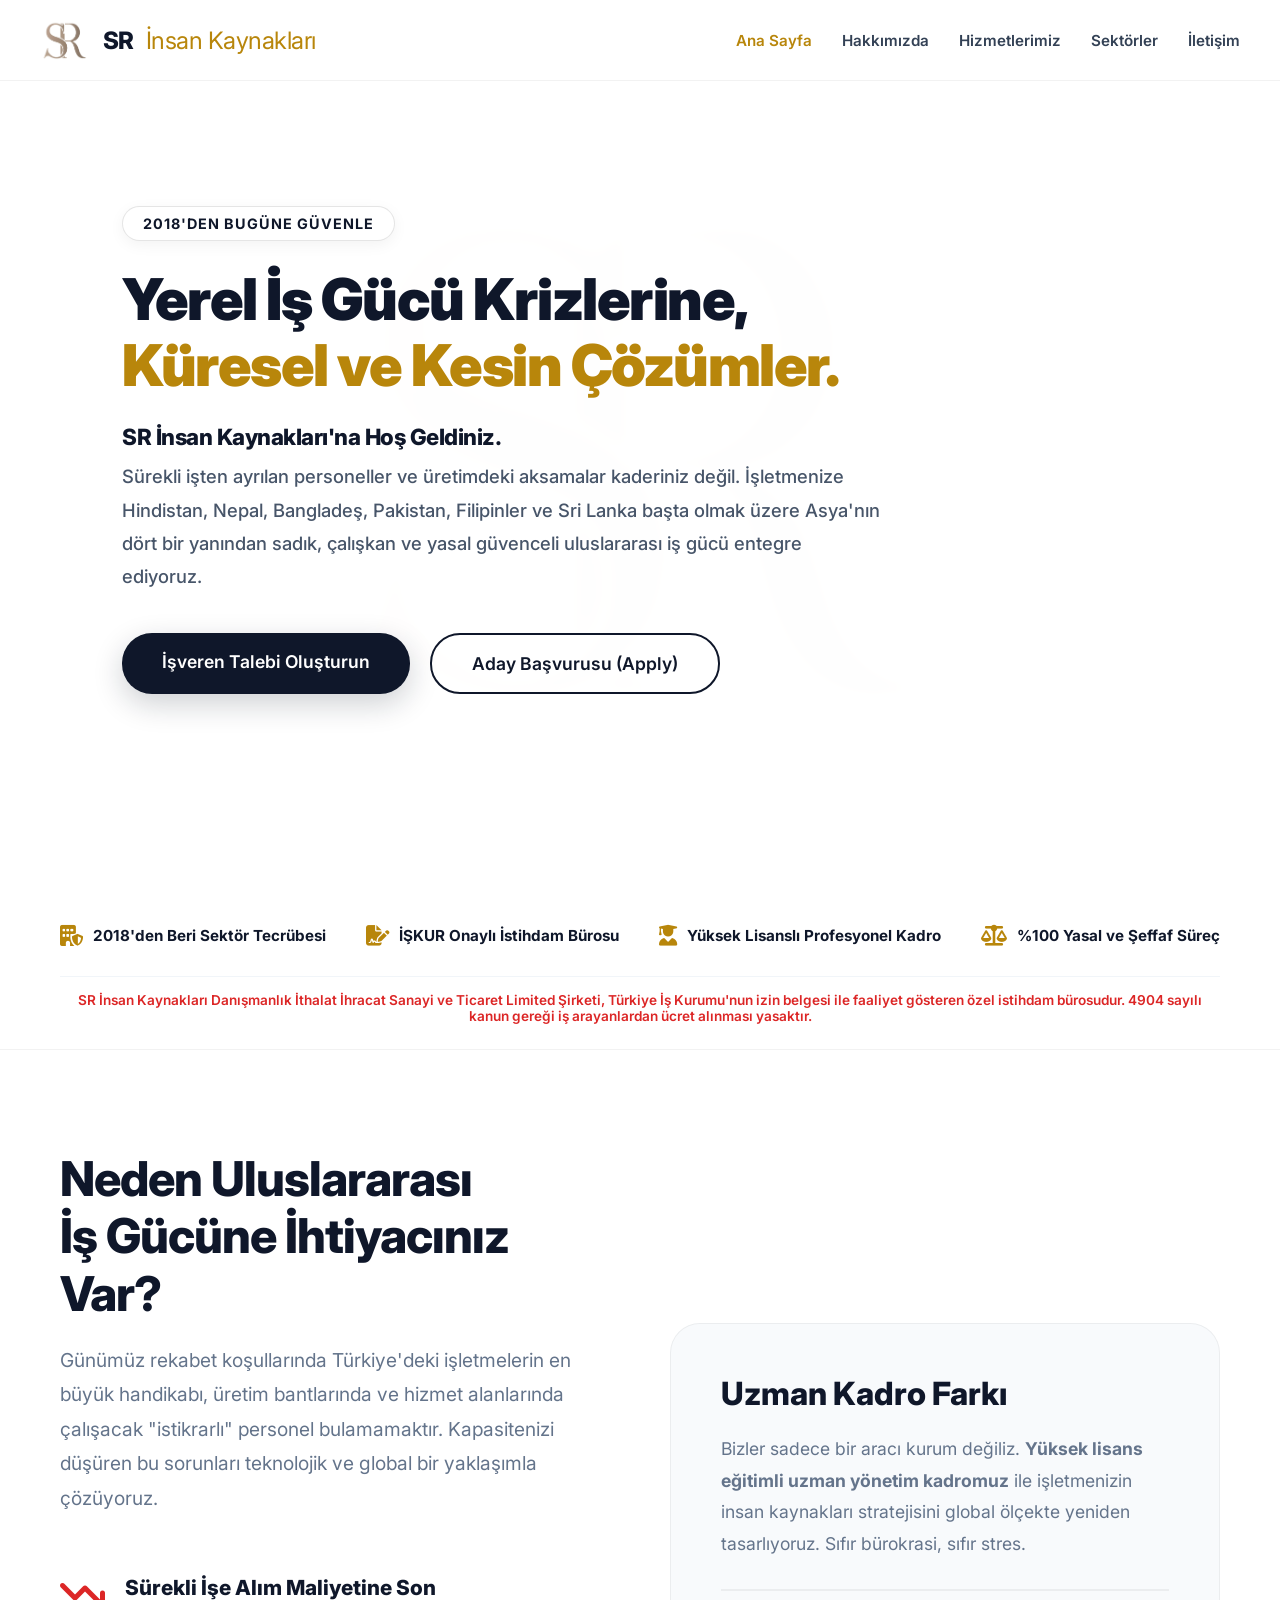
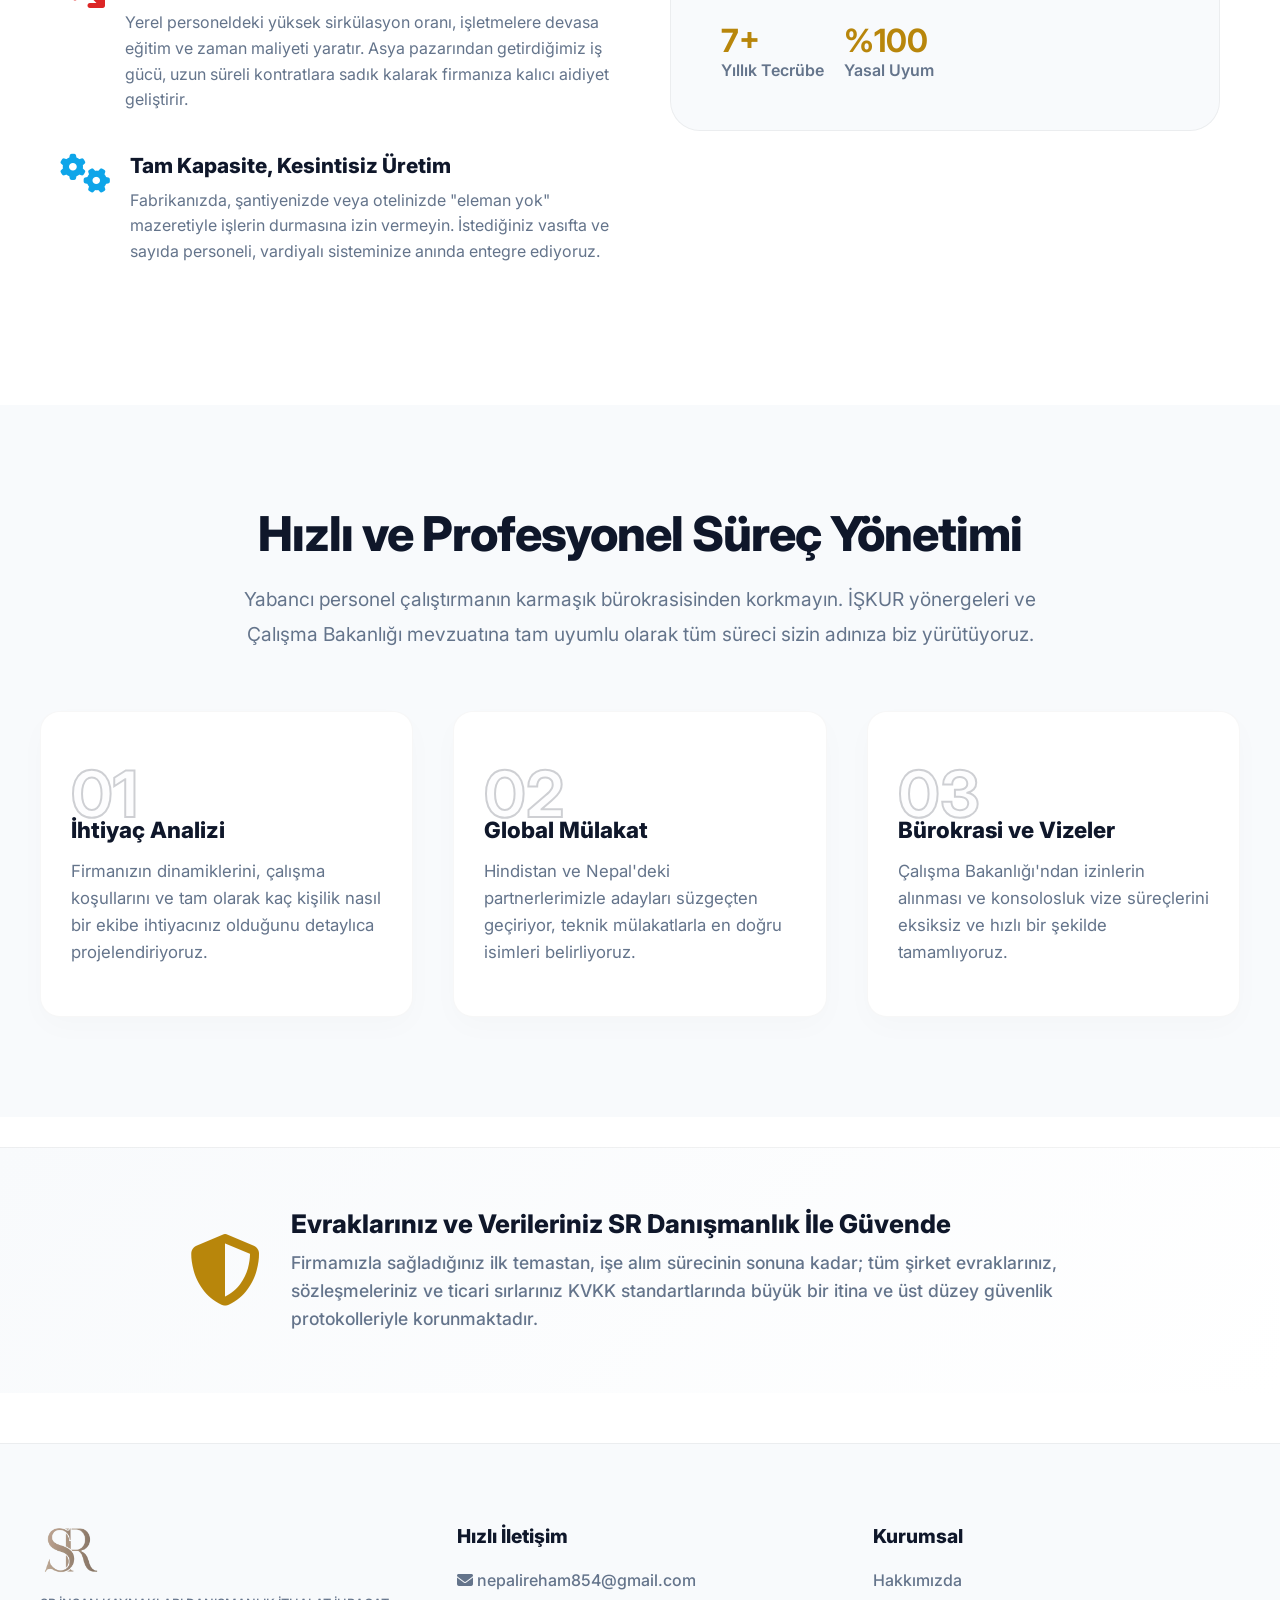
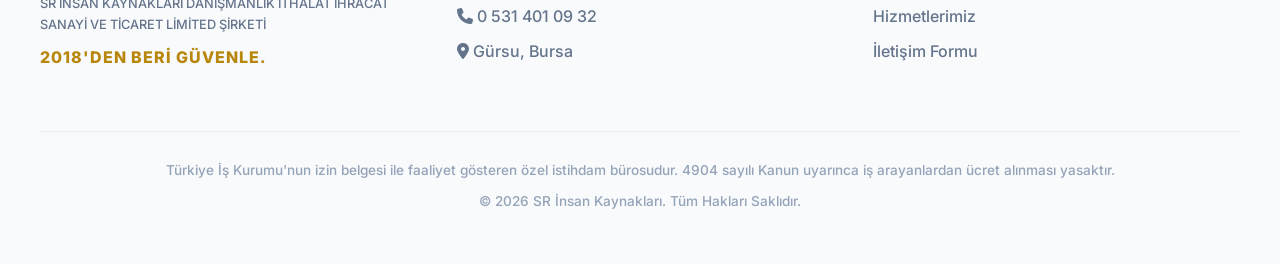
==== index.html @ 89385914 "new" ====
<!DOCTYPE html>
<html lang="tr">
<head>
    <meta charset="UTF-8">
    <meta name="viewport" content="width=device-width, initial-scale=1.0">
    <title>SR İnsan Kaynakları | Profesyonel Uluslararası İş Gücü Temini</title>
    <link href="https://fonts.googleapis.com/css2?family=Inter:wght@300;400;500;600;700;800;900&display=swap" rel="stylesheet">
    <link rel="stylesheet" href="https://cdnjs.cloudflare.com/ajax/libs/font-awesome/6.4.0/css/all.min.css">
    <link rel="stylesheet" href="style.css">
    
    <style>
        /* ARKA PLAN TRANSPARAN LOGO (WATERMARK) */
        body::after {
            content: "";
            position: fixed;
            top: 50%;
            left: 50%;
            transform: translate(-50%, -50%);
            width: 60vw;
            height: 60vh;
            background: url('img/bcklogo.png') no-repeat center center;
            background-size: contain;
            opacity: 0.08; 
            z-index: -10;
            pointer-events: none; 
        }

        /* YENİ SADELEŞTİRİLMİŞ HERO BÖLÜMÜ (SOLA DAYALI FERAH TASARIM) */
        .hero {
            justify-content: flex-start; /* İçeriği ortadan alıp sola yaslıyoruz */
        }
        .hero-content {
            text-align: left; /* Metinler sola hizalı */
            max-width: 800px; /* Metin satırlarının çok uzamasını engelliyoruz */
            margin-left: 8%; /* Ekranın solundan asil bir boşluk bırakıyoruz */
        }
        .hero-content h1 {
            font-size: clamp(2.5rem, 4.5vw, 4rem);
            letter-spacing: -1.5px;
            line-height: 1.15;
            margin-bottom: 25px;
        }
        .hero-content p {
            font-size: 1.15rem; /* Paragraf boyutunu göz yormaması için bir tık küçülttük */
            line-height: 1.8;
            font-weight: 500;
            color: #475569; /* Antrasit gri ile daha yumuşak bir okuma deneyimi */
            margin-bottom: 40px;
        }
        .hero .btn-group {
            justify-content: flex-start; /* Butonları da sola aldık */
        }
        .welcome-heading {
            display: block;
            font-size: 1.4rem;
            color: var(--primary);
            font-weight: 800;
            margin-bottom: 10px;
            letter-spacing: -0.5px;
        }
        @media (max-width: 768px) {
            .hero-content {
                margin-left: 5%;
                margin-right: 5%;
            }
        }

        /* 01, 02, 03 KARTLARI İÇİN PREMİUM HOVER EFEKTİ */
        .process-card-hover {
            transition: all 0.4s ease;
        }
        .process-card-hover strong, .process-card-hover h3, .process-card-hover p {
            transition: all 0.4s ease;
        }
        .process-card-hover:hover {
            background-color: var(--primary) !important;
            transform: translateY(-10px);
            box-shadow: 0 20px 40px rgba(15, 23, 42, 0.2) !important;
        }
        .process-card-hover:hover strong {
            color: var(--accent-gold) !important;
            -webkit-text-stroke: 0px !important;
            opacity: 0.9 !important;
        }
        .process-card-hover:hover h3 {
            color: #ffffff !important;
        }
        .process-card-hover:hover p {
            color: #cbd5e1 !important;
        }
    </style>
</head>
<body>

    <nav class="navbar">
        <div class="logo">
            <a href="index.html" style="display: flex; align-items: center; gap: 12px;">
                <img src="img/logo.png" alt="SR İnsan Kaynakları Logo" style="height: 40px; object-fit: contain;">
                SR <span>İnsan Kaynakları</span>
            </a>
        </div>
        <ul class="nav-links">
            <li><a href="index.html" class="active">Ana Sayfa</a></li>
            <li><a href="hakkimizda.html">Hakkımızda</a></li>
            <li><a href="hizmetler.html">Hizmetlerimiz</a></li>
            <li><a href="referanslar.html">Sektörler</a></li>
            <li><a href="iletisim.html">İletişim</a></li>
        </ul>
    </nav>

    <header class="hero">
        <video src="img/vid.mp4" autoplay loop muted playsinline class="hero-video"></video>
        <div class="hero-overlay"></div> 
        <div class="hero-content reveal active">
            
            <span style="display: inline-block; padding: 8px 20px; background: white; border-radius: 30px; border: 1px solid rgba(0,0,0,0.1); font-size: 0.9rem; font-weight: 700; margin-bottom: 25px; letter-spacing: 1px; box-shadow: 0 4px 15px rgba(0,0,0,0.05); color: var(--primary);">2018'DEN BUGÜNE GÜVENLE</span>
            
            <h1 style="color: var(--primary);">
                Yerel İş Gücü Krizlerine, <br><span style="color: var(--accent-gold);">Küresel ve Kesin Çözümler.</span>
            </h1>
            
            <span class="welcome-heading">SR İnsan Kaynakları'na Hoş Geldiniz.</span>
            
            <p>
                Sürekli işten ayrılan personeller ve üretimdeki aksamalar kaderiniz değil. İşletmenize Hindistan, Nepal, Bangladeş, Pakistan, Filipinler ve Sri Lanka başta olmak üzere Asya'nın dört bir yanından sadık, çalışkan ve yasal güvenceli uluslararası iş gücü entegre ediyoruz.
            </p>
            
            <div class="btn-group">
                <a href="iletisim.html" class="btn btn-primary">İşveren Talebi Oluşturun</a>
                <a href="iletisim.html#aday" class="btn btn-outline">Aday Başvurusu (Apply)</a>
            </div>
        </div>
    </header>

    <div class="trust-bar reveal">
        <div class="trust-container">
            <div class="trust-item"><i class="fa-solid fa-building-shield"></i><span>2018'den Beri Sektör Tecrübesi</span></div>
            <div class="trust-item"><i class="fa-solid fa-file-signature"></i><span>İŞKUR Onaylı İstihdam Bürosu</span></div>
            <div class="trust-item"><i class="fa-solid fa-user-graduate"></i><span>Yüksek Lisanslı Profesyonel Kadro</span></div>
            <div class="trust-item"><i class="fa-solid fa-scale-balanced"></i><span>%100 Yasal ve Şeffaf Süreç</span></div>
            <div class="legal-notice">
                SR İnsan Kaynakları Danışmanlık İthalat İhracat Sanayi ve Ticaret Limited Şirketi, Türkiye İş Kurumu'nun izin belgesi ile faaliyet gösteren özel istihdam bürosudur. 4904 sayılı kanun gereği iş arayanlardan ücret alınması yasaktır.
            </div>
        </div>
    </div>

    <section class="heavy-section container reveal">
        <div style="display: grid; grid-template-columns: 1fr 1fr; gap: 60px; align-items: center;">
            <div>
                <div class="section-header-left">
                    <h2>Neden Uluslararası <br>İş Gücüne İhtiyacınız Var?</h2>
                    <p>Günümüz rekabet koşullarında Türkiye'deki işletmelerin en büyük handikabı, üretim bantlarında ve hizmet alanlarında çalışacak "istikrarlı" personel bulamamaktır. Kapasitenizi düşüren bu sorunları teknolojik ve global bir yaklaşımla çözüyoruz.</p>
                </div>
                
                <div class="feature-box">
                    <i class="fa-solid fa-arrow-trend-down" style="color: #dc2626;"></i>
                    <div>
                        <h4>Sürekli İşe Alım Maliyetine Son</h4>
                        <p>Yerel personeldeki yüksek sirkülasyon oranı, işletmelere devasa eğitim ve zaman maliyeti yaratır. Asya pazarından getirdiğimiz iş gücü, uzun süreli kontratlara sadık kalarak firmanıza kalıcı aidiyet geliştirir.</p>
                    </div>
                </div>
                
                <div class="feature-box">
                    <i class="fa-solid fa-gears" style="color: var(--accent-turq);"></i>
                    <div>
                        <h4>Tam Kapasite, Kesintisiz Üretim</h4>
                        <p>Fabrikanızda, şantiyenizde veya otelinizde "eleman yok" mazeretiyle işlerin durmasına izin vermeyin. İstediğiniz vasıfta ve sayıda personeli, vardiyalı sisteminize anında entegre ediyoruz.</p>
                    </div>
                </div>
            </div>
            
            <div style="background: var(--secondary-bg); padding: 50px; border-radius: 30px; border: 1px solid rgba(0,0,0,0.05);">
                <h3 style="font-size: 2rem; color: var(--primary); margin-bottom: 20px; font-weight: 800;">Uzman Kadro Farkı</h3>
                <p style="font-size: 1.1rem; color: var(--text-light); line-height: 1.8; margin-bottom: 30px;">
                    Bizler sadece bir aracı kurum değiliz. <strong>Yüksek lisans eğitimli uzman yönetim kadromuz</strong> ile işletmenizin insan kaynakları stratejisini global ölçekte yeniden tasarlıyoruz. Sıfır bürokrasi, sıfır stres.
                </p>
                <div style="display: flex; gap: 20px; border-top: 2px solid rgba(0,0,0,0.05); padding-top: 30px;">
                    <div><strong style="font-size: 2rem; color: var(--accent-gold);">7+</strong><br><span style="color: var(--text-light); font-weight: 600;">Yıllık Tecrübe</span></div>
                    <div><strong style="font-size: 2rem; color: var(--accent-gold);">%100</strong><br><span style="color: var(--text-light); font-weight: 600;">Yasal Uyum</span></div>
                </div>
            </div>
        </div>
    </section>

    <section class="heavy-section bg-light reveal">
        <div class="container">
            <div class="section-header-left" style="margin: 0 auto 60px; text-align: center;">
                <h2>Hızlı ve Profesyonel Süreç Yönetimi</h2>
                <p>Yabancı personel çalıştırmanın karmaşık bürokrasisinden korkmayın. İŞKUR yönergeleri ve Çalışma Bakanlığı mevzuatına tam uyumlu olarak tüm süreci sizin adınıza biz yürütüyoruz.</p>
            </div>
            
            <div class="grid-3">
                <div class="card process-card-hover" style="text-align: left; cursor: default;">
                    <strong style="font-size: 4rem; color: var(--secondary-bg); -webkit-text-stroke: 2px var(--primary); opacity: 0.2; line-height: 1; display: block; margin-bottom: -20px;">01</strong>
                    <h3 style="margin-top: 10px;">İhtiyaç Analizi</h3>
                    <p>Firmanızın dinamiklerini, çalışma koşullarını ve tam olarak kaç kişilik nasıl bir ekibe ihtiyacınız olduğunu detaylıca projelendiriyoruz.</p>
                </div>
                <div class="card process-card-hover" style="text-align: left; cursor: default;">
                    <strong style="font-size: 4rem; color: var(--secondary-bg); -webkit-text-stroke: 2px var(--primary); opacity: 0.2; line-height: 1; display: block; margin-bottom: -20px;">02</strong>
                    <h3 style="margin-top: 10px;">Global Mülakat</h3>
                    <p>Hindistan ve Nepal'deki partnerlerimizle adayları süzgeçten geçiriyor, teknik mülakatlarla en doğru isimleri belirliyoruz.</p>
                </div>
                <div class="card process-card-hover" style="text-align: left; cursor: default;">
                    <strong style="font-size: 4rem; color: var(--secondary-bg); -webkit-text-stroke: 2px var(--primary); opacity: 0.2; line-height: 1; display: block; margin-bottom: -20px;">03</strong>
                    <h3 style="margin-top: 10px;">Bürokrasi ve Vizeler</h3>
                    <p>Çalışma Bakanlığı'ndan izinlerin alınması ve konsolosluk vize süreçlerini eksiksiz ve hızlı bir şekilde tamamlıyoruz.</p>
                </div>
            </div>
        </div>
    </section>

    <section class="reveal" style="background: linear-gradient(135deg, var(--secondary-bg) 0%, #ffffff 100%); border-top: 1px solid rgba(0,0,0,0.05); padding: 60px 20px; margin-top: 30px;">
        <div class="container" style="display: flex; align-items: center; justify-content: center; gap: 30px; flex-wrap: wrap;">
            <i class="fa-solid fa-shield-halved" style="font-size: 4.5rem; color: var(--accent-gold);"></i>
            <div style="max-width: 800px; text-align: left;">
                <h3 style="font-size: 1.6rem; color: var(--primary); margin-bottom: 10px; font-weight: 800;">Evraklarınız ve Verileriniz SR Danışmanlık İle Güvende</h3>
                <p style="color: var(--text-light); line-height: 1.6; font-size: 1.1rem; font-weight: 500;">
                    Firmamızla sağladığınız ilk temastan, işe alım sürecinin sonuna kadar; tüm şirket evraklarınız, sözleşmeleriniz ve ticari sırlarınız KVKK standartlarında büyük bir itina ve üst düzey güvenlik protokolleriyle korunmaktadır.
                </p>
            </div>
        </div>
    </section>

    <footer>
        <div class="footer-grid">
            <div class="footer-col">
                <a href="index.html" style="display: flex; align-items: center; gap: 10px; margin-bottom: 20px; text-decoration: none;">
                    <img src="img/logo.png" alt="SR İnsan Kaynakları Logo" style="height: 50px;">
                </a>
                <p style="font-size: 0.8rem;">SR İNSAN KAYNAKLARI DANIŞMANLIK İTHALAT İHRACAT SANAYİ VE TİCARET LİMİTED ŞİRKETİ</p>
                <p style="font-weight: 800; color: var(--accent-gold); letter-spacing: 1px;">2018'DEN BERİ GÜVENLE.</p>
            </div>
            <div class="footer-col">
                <h4>Hızlı İletişim</h4>
                <p><i class="fa-solid fa-envelope"></i> nepalireham854@gmail.com</p>
                <p><i class="fa-solid fa-phone"></i> 0 531 401 09 32</p>
                <p><i class="fa-solid fa-location-dot"></i> Gürsu, Bursa</p>
            </div>
            <div class="footer-col">
                <h4>Kurumsal</h4>
                <a href="hakkimizda.html">Hakkımızda</a>
                <a href="hizmetler.html">Hizmetlerimiz</a>
                <a href="iletisim.html">İletişim Formu</a>
            </div>
        </div>
        <div class="footer-legal">
            <p>Türkiye İş Kurumu'nun izin belgesi ile faaliyet gösteren özel istihdam bürosudur. 4904 sayılı Kanun uyarınca iş arayanlardan ücret alınması yasaktır.</p>
            <p style="margin-top: 10px;">&copy; 2026 SR İnsan Kaynakları. Tüm Hakları Saklıdır.</p>
        </div>
    </footer>

    <script src="script.js"></script>
</body>
</html>
---- style.css ----
:root {
    --primary: #0f172a; /* Çok koyu, asil bir lacivert/siyah */
    --primary-light: #1e293b;
    --bg-color: #ffffff; /* Ana arka plan bembeyaz */
    --secondary-bg: #f8fafc; /* Bölümler arası geçiş için çok hafif gri */
    --accent-gold: #b8860b; /* Beyazda okunabilen tok bir altın sarısı */
    --accent-turq: #0ea5e9; /* Beyaza yakışan profesyonel bir mavi/turkuaz */
    --text-dark: #334155;
    --text-light: #64748b;
}

* {
    margin: 0;
    padding: 0;
    box-sizing: border-box;
    font-family: 'Inter', -apple-system, BlinkMacSystemFont, sans-serif;
}

body {
    background-color: var(--bg-color);
    color: var(--text-dark);
    overflow-x: hidden;
    -webkit-font-smoothing: antialiased;
}

/* --- NAVBAR (ÜST MENÜ) - BEYAZ TEMA --- */
.navbar {
    position: fixed;
    top: 0;
    width: 100%;
    padding: 20px 40px;
    display: flex;
    justify-content: space-between;
    align-items: center;
    z-index: 1000;
    transition: all 0.4s ease;
    background: rgba(255, 255, 255, 0.9);
    backdrop-filter: blur(15px);
    border-bottom: 1px solid rgba(0,0,0,0.05);
}

.navbar.scrolled {
    padding: 15px 40px;
    box-shadow: 0 10px 30px rgba(0, 0, 0, 0.05);
    background: rgba(255, 255, 255, 0.98);
}

.logo a {
    display: flex;
    align-items: center;
    gap: 12px;
    color: var(--primary);
    text-decoration: none;
    font-size: 1.5rem;
    font-weight: 800;
    letter-spacing: -0.5px;
}
.logo img {
    height: 40px;
    width: auto;
    object-fit: contain;
}
.logo span {
    color: var(--accent-gold);
    font-weight: 400;
}

.nav-links {
    display: flex;
    gap: 30px;
    list-style: none;
}
.nav-links a {
    color: var(--text-dark);
    text-decoration: none;
    font-size: 0.95rem;
    font-weight: 600;
    transition: color 0.3s ease;
}
.nav-links a:hover, .nav-links a.active {
    color: var(--accent-gold);
}

/* --- SCROLL ANİMASYONLARI --- */
.reveal {
    opacity: 0;
    transform: translateY(40px);
    transition: all 1s cubic-bezier(0.25, 0.46, 0.45, 0.94);
}
.reveal.active {
    opacity: 1;
    transform: translateY(0);
}

/* --- HERO BÖLÜMÜ (Buzlu Beyaz Cam Efekti) --- */
.hero {
    position: relative;
    height: 100vh;
    width: 100%;
    display: flex;
    align-items: center;
    justify-content: center;
    text-align: center;
    overflow: hidden;
}
.hero-video {
    position: absolute;
    top: 50%; left: 50%; min-width: 100%; min-height: 100%; width: auto; height: auto;
    transform: translate(-50%, -50%); z-index: -2; object-fit: cover;
}
.hero-overlay {
    position: absolute; top: 0; left: 0; width: 100%; height: 100%;
    background: rgba(255, 255, 255, 0.85); /* Beyaz buzlu cam */
    backdrop-filter: blur(8px);
    z-index: -1;
}
.hero-content {
    z-index: 1;
    color: var(--primary);
    max-width: 900px;
    padding: 0 20px;
}
.hero h1 {
    font-size: clamp(2.5rem, 5vw, 4.5rem);
    font-weight: 900;
    line-height: 1.1;
    margin-bottom: 25px;
    letter-spacing: -1px;
}
.hero p {
    font-size: clamp(1.1rem, 2vw, 1.4rem);
    font-weight: 400;
    margin-bottom: 40px;
    color: var(--text-dark);
    line-height: 1.7;
}

/* BUTONLAR */
.btn-group { display: flex; gap: 20px; justify-content: center; flex-wrap: wrap; }
.btn {
    padding: 18px 40px; font-size: 1.1rem; font-weight: 600;
    border-radius: 30px; text-decoration: none; transition: all 0.3s ease; cursor: pointer;
}
.btn-primary { background-color: var(--primary); color: white; box-shadow: 0 10px 30px rgba(15, 23, 42, 0.2); }
.btn-primary:hover { background-color: var(--accent-gold); color: white; transform: translateY(-3px); box-shadow: 0 10px 30px rgba(184, 134, 11, 0.3); }
.btn-outline { background-color: transparent; color: var(--primary); border: 2px solid var(--primary); }
.btn-outline:hover { background-color: var(--primary); color: white; transform: translateY(-3px); }

/* --- GÜVEN ŞERİDİ --- */
.trust-bar {
    background: white; border-bottom: 1px solid rgba(0,0,0,0.05); padding: 25px 0; position: relative; z-index: 10;
}
.trust-container {
    max-width: 1200px; margin: 0 auto; display: flex; justify-content: space-between; align-items: center; flex-wrap: wrap; padding: 0 20px; gap: 20px;
}
.trust-item { display: flex; align-items: center; gap: 10px; font-size: 0.95rem; font-weight: 700; color: var(--primary); }
.trust-item i { color: var(--accent-gold); font-size: 1.3rem; }
.legal-notice { width: 100%; text-align: center; font-size: 0.85rem; color: #dc2626; font-weight: 600; padding-top: 15px; border-top: 1px solid #f1f5f9; margin-top: 10px; }

/* --- ALT SAYFA HEADER --- */
.page-header { background: var(--secondary-bg); padding: 160px 20px 80px; text-align: center; color: var(--primary); border-bottom: 1px solid rgba(0,0,0,0.05); }
.page-header h1 { font-size: 3.5rem; margin-bottom: 15px; font-weight: 900; letter-spacing: -1px; }
.page-header p { color: var(--text-light); font-size: 1.2rem; max-width: 700px; margin: 0 auto; line-height: 1.6; }

/* --- GENEL BÖLÜMLER --- */
.heavy-section { padding: 100px 20px; }
.bg-light { background-color: var(--secondary-bg); }
.container { max-width: 1200px; margin: 0 auto; }

.section-header-left { text-align: left; max-width: 800px; margin-bottom: 60px; }
.section-header-left h2 { font-size: 3rem; font-weight: 800; color: var(--primary); line-height: 1.2; margin-bottom: 20px; letter-spacing: -1px; }
.section-header-left p { font-size: 1.2rem; color: var(--text-light); line-height: 1.8; }

.feature-box { display: flex; gap: 20px; margin-bottom: 40px; }
.feature-box i { font-size: 2.5rem; color: var(--accent-gold); flex-shrink: 0; }
.feature-box h4 { font-size: 1.3rem; color: var(--primary); margin-bottom: 10px; font-weight: 800; }
.feature-box p { color: var(--text-light); line-height: 1.6; }

.grid-3 { display: grid; grid-template-columns: repeat(auto-fit, minmax(300px, 1fr)); gap: 40px; }
.card { background: white; padding: 50px 30px; border-radius: 20px; text-align: center; transition: all 0.4s ease; border: 1px solid rgba(0,0,0,0.03); box-shadow: 0 10px 30px rgba(0,0,0,0.02); }
.card:hover { transform: translateY(-10px); box-shadow: 0 20px 40px rgba(0,0,0,0.08); }
.card i { font-size: 3rem; color: var(--accent-turq); margin-bottom: 25px; }
.card h3 { font-size: 1.4rem; margin-bottom: 15px; color: var(--primary); font-weight: 800; }
.card p { color: var(--text-light); line-height: 1.6; font-size: 1.05rem; }

/* --- FORMLAR --- */
.form-box { background: white; padding: 50px; border-radius: 20px; margin-bottom: 30px; box-shadow: 0 10px 40px rgba(0,0,0,0.03); border: 1px solid rgba(0,0,0,0.05); }
.form-group { margin-bottom: 20px; }
.form-group input, .form-group select, .form-group textarea { width: 100%; padding: 18px; border: 1px solid #cbd5e1; border-radius: 10px; font-size: 1rem; outline: none; transition: border-color 0.3s ease; background: #f8fafc; color: var(--primary); }
.form-group input:focus, .form-group select:focus, .form-group textarea:focus { border-color: var(--primary); background: white; }
.submit-btn { width: 100%; padding: 20px; background: var(--primary); color: white; border: none; border-radius: 10px; font-size: 1.1rem; font-weight: 700; cursor: pointer; transition: background 0.3s ease; }
.submit-btn:hover { background: var(--accent-gold); }

/* --- FOOTER (Açık Gri Tema) --- */
footer { background: var(--secondary-bg); color: var(--text-dark); padding: 80px 20px 40px; margin-top: 50px; border-top: 1px solid rgba(0,0,0,0.05); }
.footer-grid { display: grid; grid-template-columns: repeat(auto-fit, minmax(250px, 1fr)); gap: 50px; max-width: 1200px; margin: 0 auto; margin-bottom: 50px; }
.footer-col h4 { font-size: 1.2rem; margin-bottom: 20px; color: var(--primary); font-weight: 800; }
.footer-col p, .footer-col a { color: var(--text-light); margin-bottom: 10px; display: block; text-decoration: none; line-height: 1.6; font-weight: 500; }
.footer-col a:hover { color: var(--accent-gold); }
.footer-legal { border-top: 1px solid rgba(0,0,0,0.05); padding-top: 30px; text-align: center; max-width: 1200px; margin: 0 auto; }
.footer-legal p { color: #94a3b8; font-weight: 500; font-size: 0.85rem; margin-bottom: 15px; }
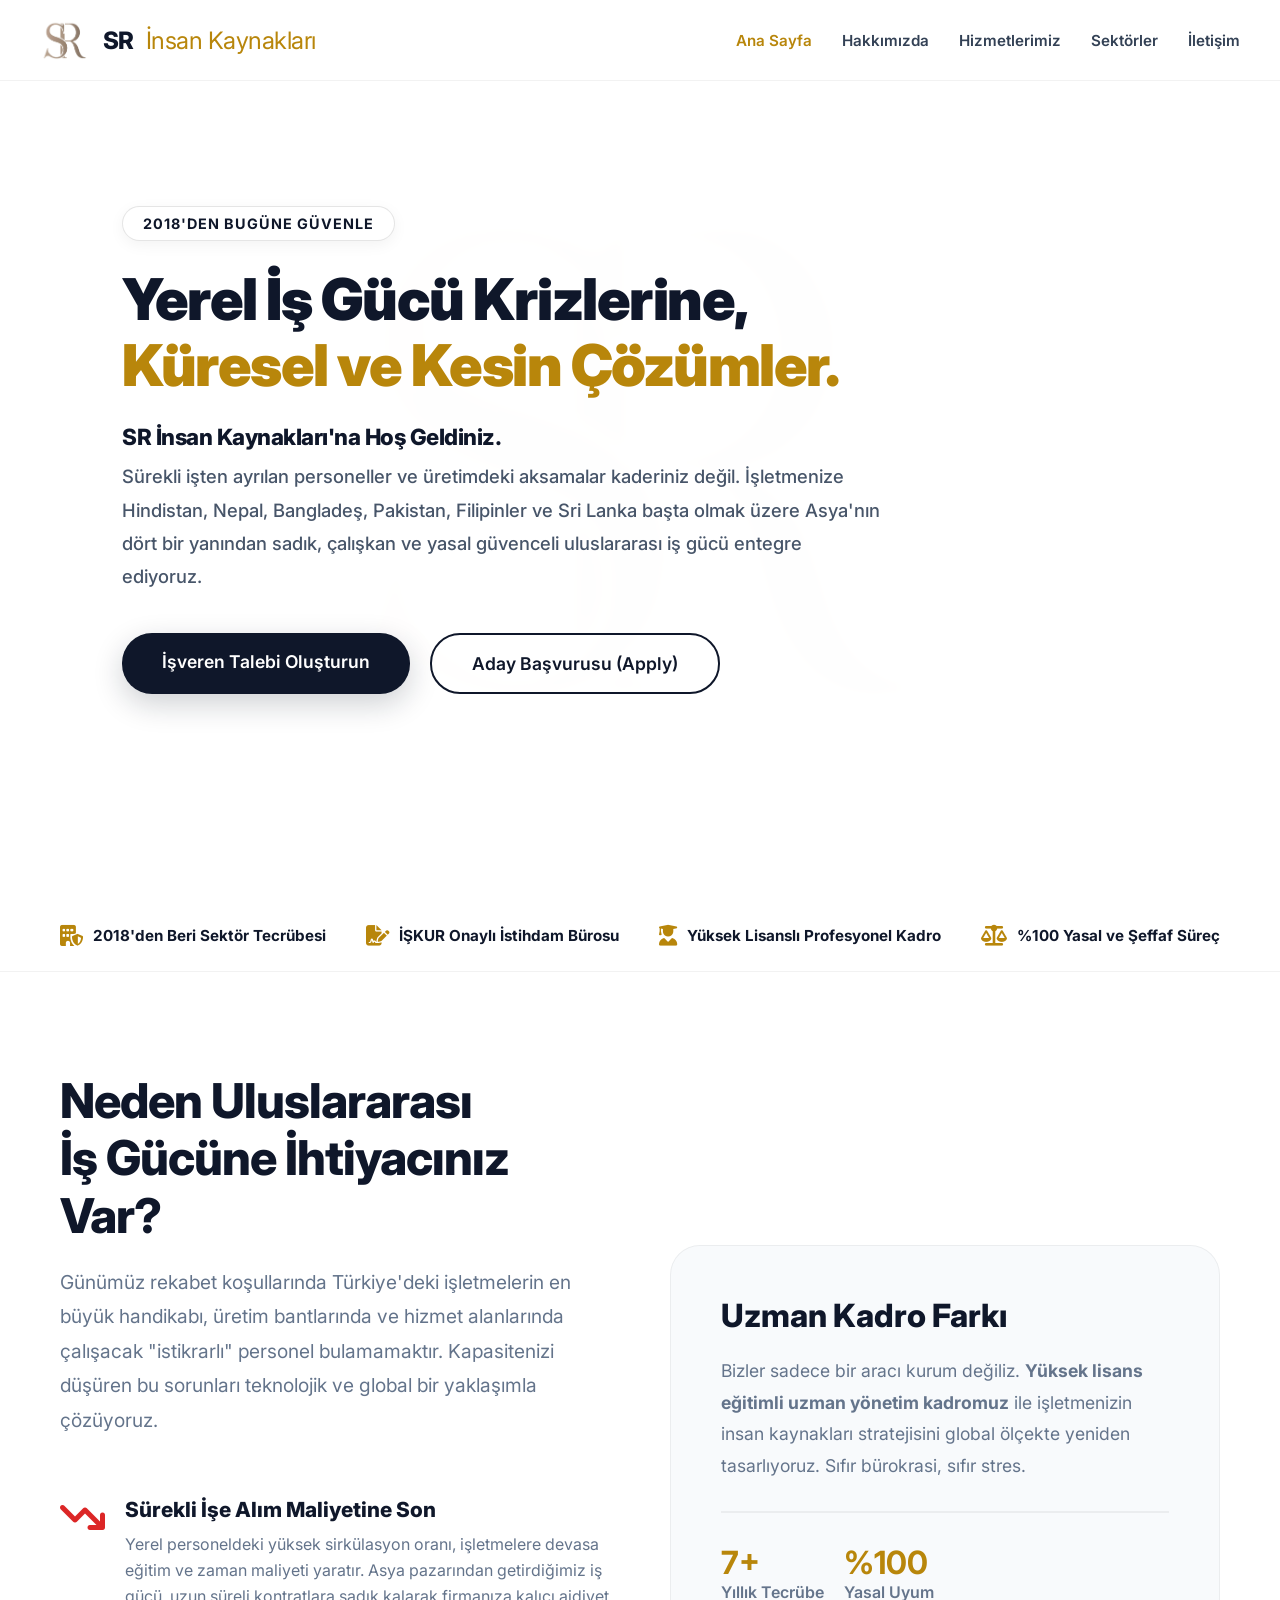
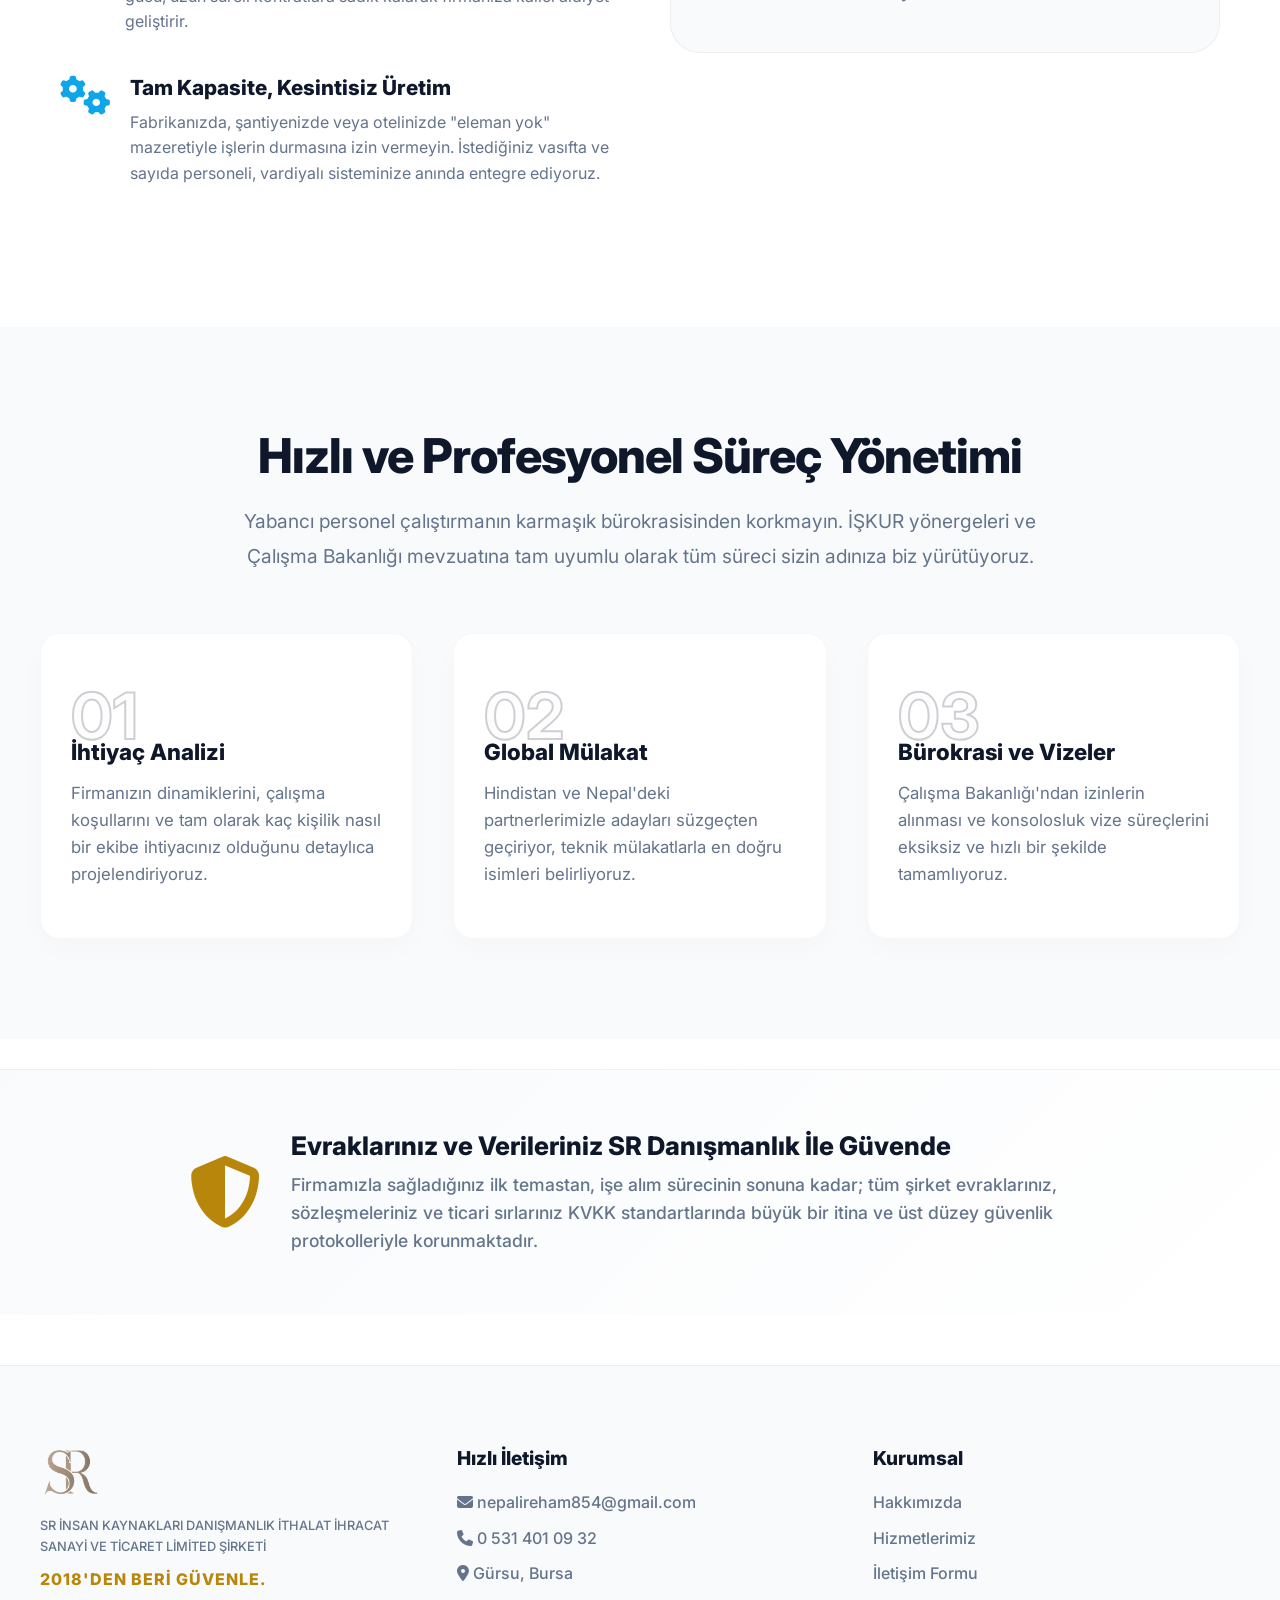
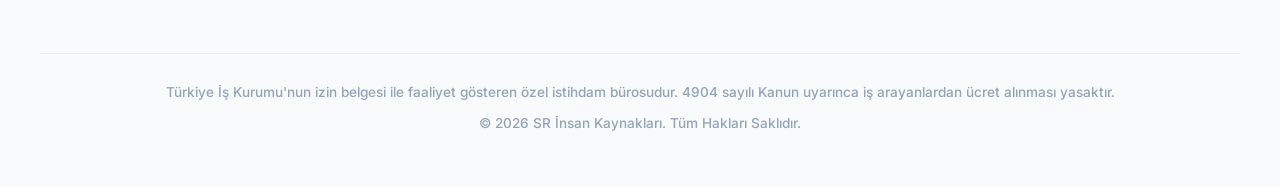
==== commit eb26bb53: "new" ====
--- a/index.html
+++ b/index.html
@@ -27,12 +27,12 @@
 
         /* YENİ SADELEŞTİRİLMİŞ HERO BÖLÜMÜ (SOLA DAYALI FERAH TASARIM) */
         .hero {
-            justify-content: flex-start; /* İçeriği ortadan alıp sola yaslıyoruz */
+            justify-content: flex-start;
         }
         .hero-content {
-            text-align: left; /* Metinler sola hizalı */
-            max-width: 800px; /* Metin satırlarının çok uzamasını engelliyoruz */
-            margin-left: 8%; /* Ekranın solundan asil bir boşluk bırakıyoruz */
+            text-align: left;
+            max-width: 800px;
+            margin-left: 8%;
         }
         .hero-content h1 {
             font-size: clamp(2.5rem, 4.5vw, 4rem);
@@ -41,14 +41,14 @@
             margin-bottom: 25px;
         }
         .hero-content p {
-            font-size: 1.15rem; /* Paragraf boyutunu göz yormaması için bir tık küçülttük */
+            font-size: 1.15rem;
             line-height: 1.8;
             font-weight: 500;
-            color: #475569; /* Antrasit gri ile daha yumuşak bir okuma deneyimi */
+            color: #475569;
             margin-bottom: 40px;
         }
         .hero .btn-group {
-            justify-content: flex-start; /* Butonları da sola aldık */
+            justify-content: flex-start;
         }
         .welcome-heading {
             display: block;
@@ -138,9 +138,6 @@
             <div class="trust-item"><i class="fa-solid fa-file-signature"></i><span>İŞKUR Onaylı İstihdam Bürosu</span></div>
             <div class="trust-item"><i class="fa-solid fa-user-graduate"></i><span>Yüksek Lisanslı Profesyonel Kadro</span></div>
             <div class="trust-item"><i class="fa-solid fa-scale-balanced"></i><span>%100 Yasal ve Şeffaf Süreç</span></div>
-            <div class="legal-notice">
-                SR İnsan Kaynakları Danışmanlık İthalat İhracat Sanayi ve Ticaret Limited Şirketi, Türkiye İş Kurumu'nun izin belgesi ile faaliyet gösteren özel istihdam bürosudur. 4904 sayılı kanun gereği iş arayanlardan ücret alınması yasaktır.
-            </div>
         </div>
     </div>
 
